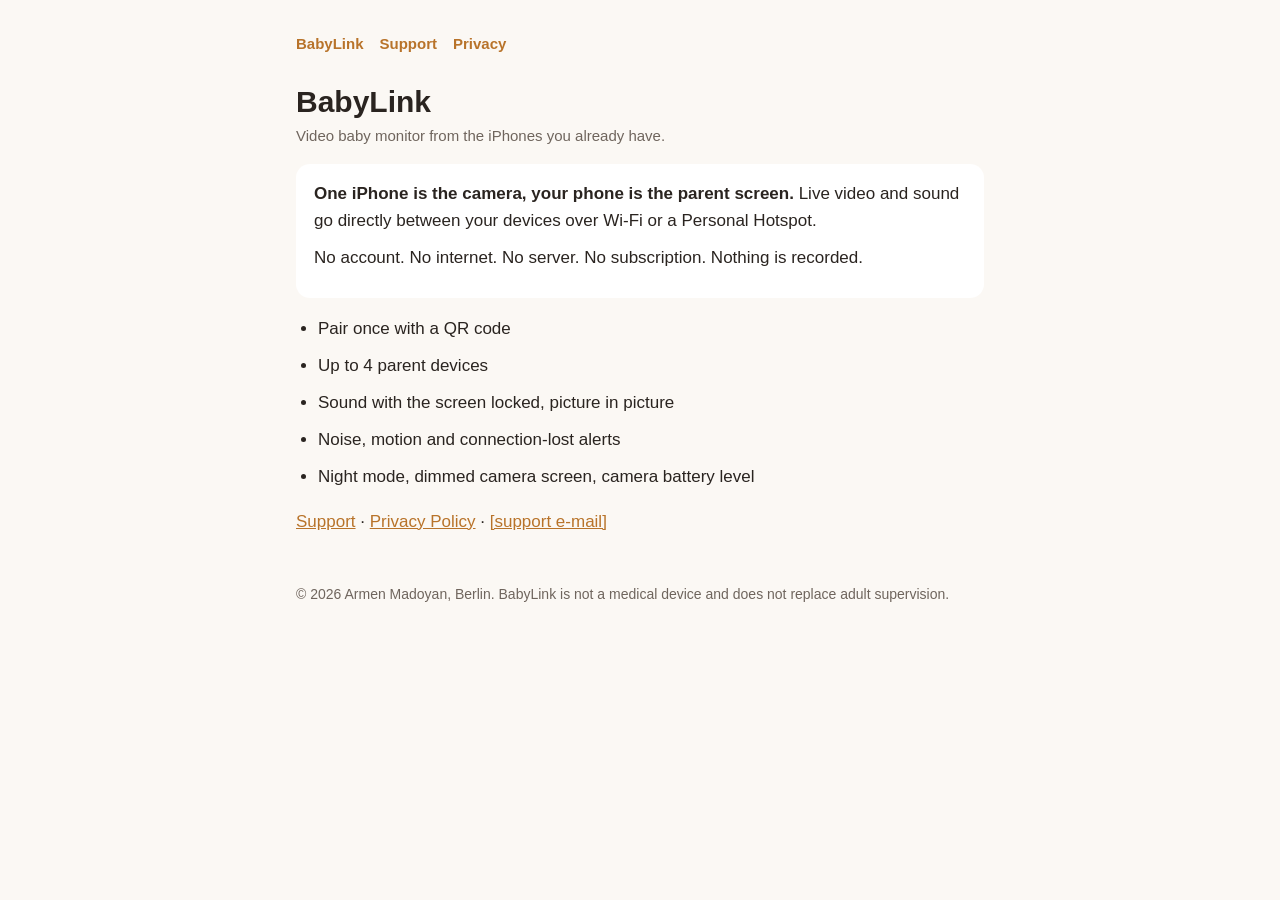
==== index.html @ 859de26e "Add files via upload" ====
<!doctype html>
<html lang="en"><head><meta charset="utf-8"><meta name="viewport" content="width=device-width,initial-scale=1">
<title>BabyLink</title><style>:root{--bg:#fbf8f4;--fg:#2a2420;--muted:#6f655d;--accent:#b8732a;--card:#fff}
@media (prefers-color-scheme:dark){:root{--bg:#16130f;--fg:#efe7de;--muted:#a99d91;--accent:#f0a95b;--card:#211c17}}
*{box-sizing:border-box}body{margin:0;background:var(--bg);color:var(--fg);font:17px/1.6 -apple-system,BlinkMacSystemFont,"Segoe UI",Roboto,sans-serif}
main{max-width:720px;margin:0 auto;padding:32px 16px 64px}h1{font-size:30px;line-height:1.2;margin:0 0 4px}h2{font-size:20px;margin:32px 0 8px}
p,li{margin:0 0 10px}ul,ol{padding-left:22px}a{color:var(--accent)}.muted{color:var(--muted);font-size:15px}
nav{display:flex;gap:16px;margin-bottom:28px;font-size:15px}nav a{text-decoration:none;font-weight:600}
.box{background:var(--card);border-radius:14px;padding:16px 18px;margin:16px 0}footer{margin-top:48px;color:var(--muted);font-size:14px}</style></head><body><main>
<nav><a href="index.html">BabyLink</a><a href="support.html">Support</a><a href="privacy.html">Privacy</a></nav>
<h1>BabyLink</h1><p class="muted">Video baby monitor from the iPhones you already have.</p>
<div class="box"><p><strong>One iPhone is the camera, your phone is the parent screen.</strong> Live video and sound go directly between your devices over Wi-Fi or a Personal Hotspot.</p>
<p>No account. No internet. No server. No subscription. Nothing is recorded.</p></div>
<ul><li>Pair once with a QR code</li><li>Up to 4 parent devices</li><li>Sound with the screen locked, picture in picture</li><li>Noise, motion and connection-lost alerts</li><li>Night mode, dimmed camera screen, camera battery level</li></ul>
<p><a href="support.html">Support</a> &middot; <a href="privacy.html">Privacy Policy</a> &middot; <a href="mailto:[support e-mail]">[support e-mail]</a></p>
<footer>&copy; 2026 Armen Madoyan, Berlin. BabyLink is not a medical device and does not replace adult supervision.</footer>
</main></body></html>
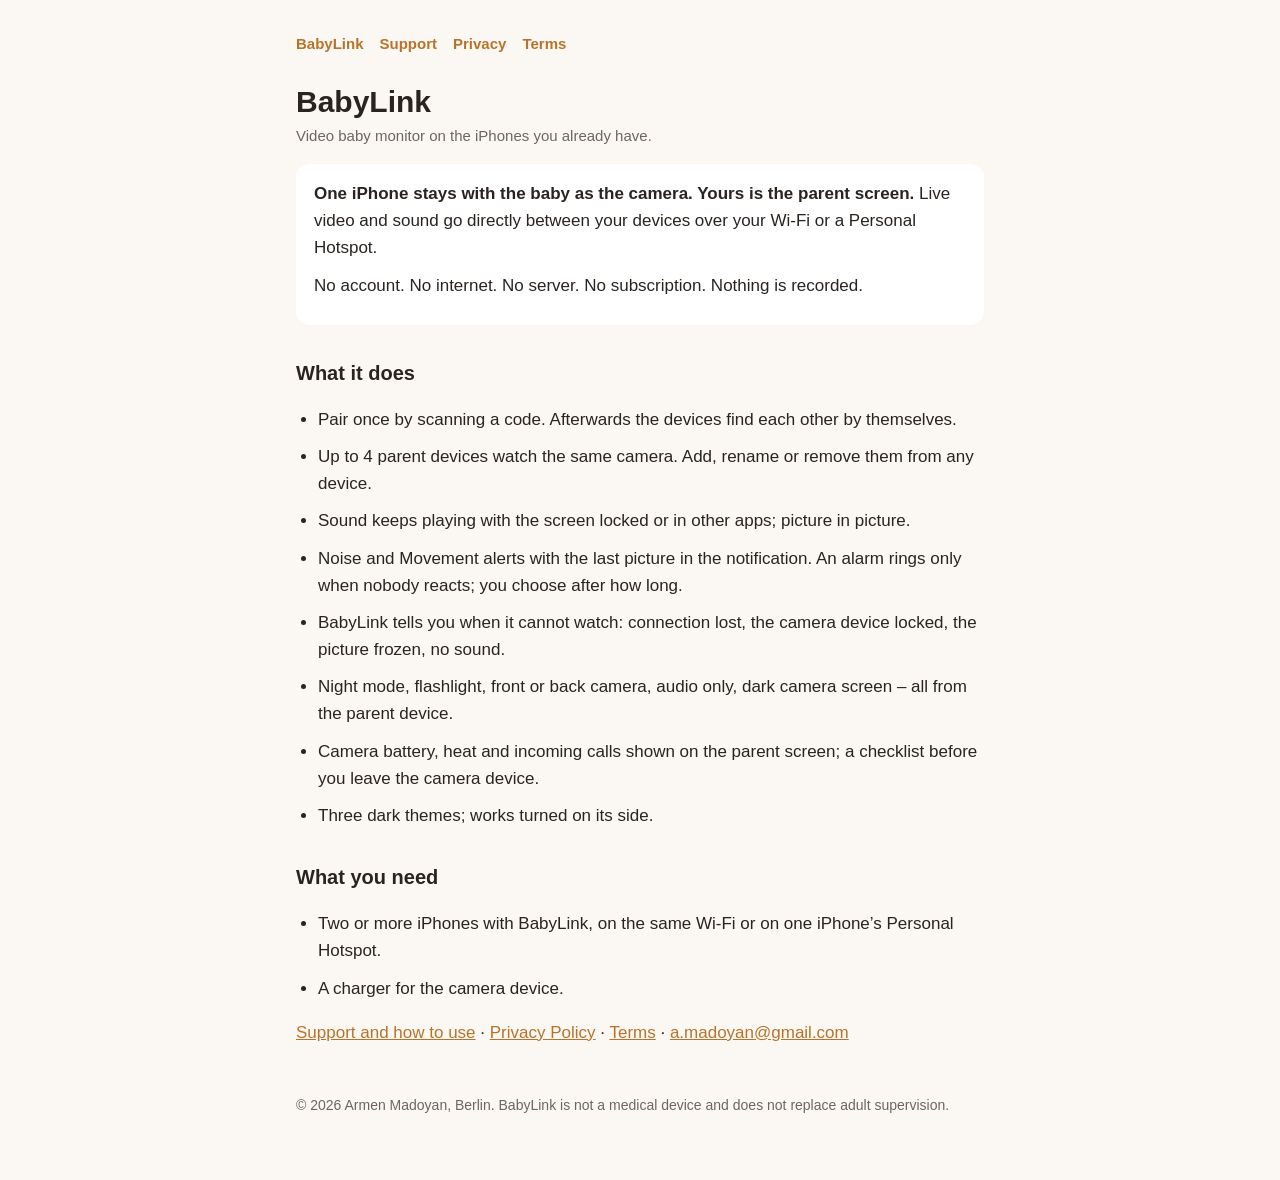
==== commit a85b9027: "Site: current features, full support page, privacy update, terms page, contact e-mail Co-Authored-By" ====
--- a/index.html
+++ b/index.html
@@ -1,17 +1,31 @@
 <!doctype html>
 <html lang="en"><head><meta charset="utf-8"><meta name="viewport" content="width=device-width,initial-scale=1">
-<title>BabyLink</title><style>:root{--bg:#fbf8f4;--fg:#2a2420;--muted:#6f655d;--accent:#b8732a;--card:#fff}
+<title>BabyLink – video baby monitor on the iPhones you already have</title>
+<meta name="description" content="BabyLink turns two iPhones into a video baby monitor. Live video and sound go directly between your devices over Wi-Fi. No account, no server, no subscription.">
+<style>:root{--bg:#fbf8f4;--fg:#2a2420;--muted:#6f655d;--accent:#b8732a;--card:#fff}
 @media (prefers-color-scheme:dark){:root{--bg:#16130f;--fg:#efe7de;--muted:#a99d91;--accent:#f0a95b;--card:#211c17}}
 *{box-sizing:border-box}body{margin:0;background:var(--bg);color:var(--fg);font:17px/1.6 -apple-system,BlinkMacSystemFont,"Segoe UI",Roboto,sans-serif}
 main{max-width:720px;margin:0 auto;padding:32px 16px 64px}h1{font-size:30px;line-height:1.2;margin:0 0 4px}h2{font-size:20px;margin:32px 0 8px}
 p,li{margin:0 0 10px}ul,ol{padding-left:22px}a{color:var(--accent)}.muted{color:var(--muted);font-size:15px}
-nav{display:flex;gap:16px;margin-bottom:28px;font-size:15px}nav a{text-decoration:none;font-weight:600}
+nav{display:flex;gap:16px;margin-bottom:28px;font-size:15px;flex-wrap:wrap}nav a{text-decoration:none;font-weight:600}
 .box{background:var(--card);border-radius:14px;padding:16px 18px;margin:16px 0}footer{margin-top:48px;color:var(--muted);font-size:14px}</style></head><body><main>
-<nav><a href="index.html">BabyLink</a><a href="support.html">Support</a><a href="privacy.html">Privacy</a></nav>
-<h1>BabyLink</h1><p class="muted">Video baby monitor from the iPhones you already have.</p>
-<div class="box"><p><strong>One iPhone is the camera, your phone is the parent screen.</strong> Live video and sound go directly between your devices over Wi-Fi or a Personal Hotspot.</p>
+<nav><a href="index.html">BabyLink</a><a href="support.html">Support</a><a href="privacy.html">Privacy</a><a href="terms.html">Terms</a></nav>
+<h1>BabyLink</h1><p class="muted">Video baby monitor on the iPhones you already have.</p>
+<div class="box"><p><strong>One iPhone stays with the baby as the camera. Yours is the parent screen.</strong> Live video and sound go directly between your devices over your Wi-Fi or a Personal Hotspot.</p>
 <p>No account. No internet. No server. No subscription. Nothing is recorded.</p></div>
-<ul><li>Pair once with a QR code</li><li>Up to 4 parent devices</li><li>Sound with the screen locked, picture in picture</li><li>Noise, motion and connection-lost alerts</li><li>Night mode, dimmed camera screen, camera battery level</li></ul>
-<p><a href="support.html">Support</a> &middot; <a href="privacy.html">Privacy Policy</a> &middot; <a href="mailto:[support e-mail]">[support e-mail]</a></p>
+<h2>What it does</h2>
+<ul>
+<li>Pair once by scanning a code. Afterwards the devices find each other by themselves.</li>
+<li>Up to 4 parent devices watch the same camera. Add, rename or remove them from any device.</li>
+<li>Sound keeps playing with the screen locked or in other apps; picture in picture.</li>
+<li>Noise and Movement alerts with the last picture in the notification. An alarm rings only when nobody reacts; you choose after how long.</li>
+<li>BabyLink tells you when it cannot watch: connection lost, the camera device locked, the picture frozen, no sound.</li>
+<li>Night mode, flashlight, front or back camera, audio only, dark camera screen – all from the parent device.</li>
+<li>Camera battery, heat and incoming calls shown on the parent screen; a checklist before you leave the camera device.</li>
+<li>Three dark themes; works turned on its side.</li>
+</ul>
+<h2>What you need</h2>
+<ul><li>Two or more iPhones with BabyLink, on the same Wi-Fi or on one iPhone&rsquo;s Personal Hotspot.</li><li>A charger for the camera device.</li></ul>
+<p><a href="support.html">Support and how to use</a> &middot; <a href="privacy.html">Privacy Policy</a> &middot; <a href="terms.html">Terms</a> &middot; <a href="mailto:a.madoyan@gmail.com">a.madoyan@gmail.com</a></p>
 <footer>&copy; 2026 Armen Madoyan, Berlin. BabyLink is not a medical device and does not replace adult supervision.</footer>
 </main></body></html>
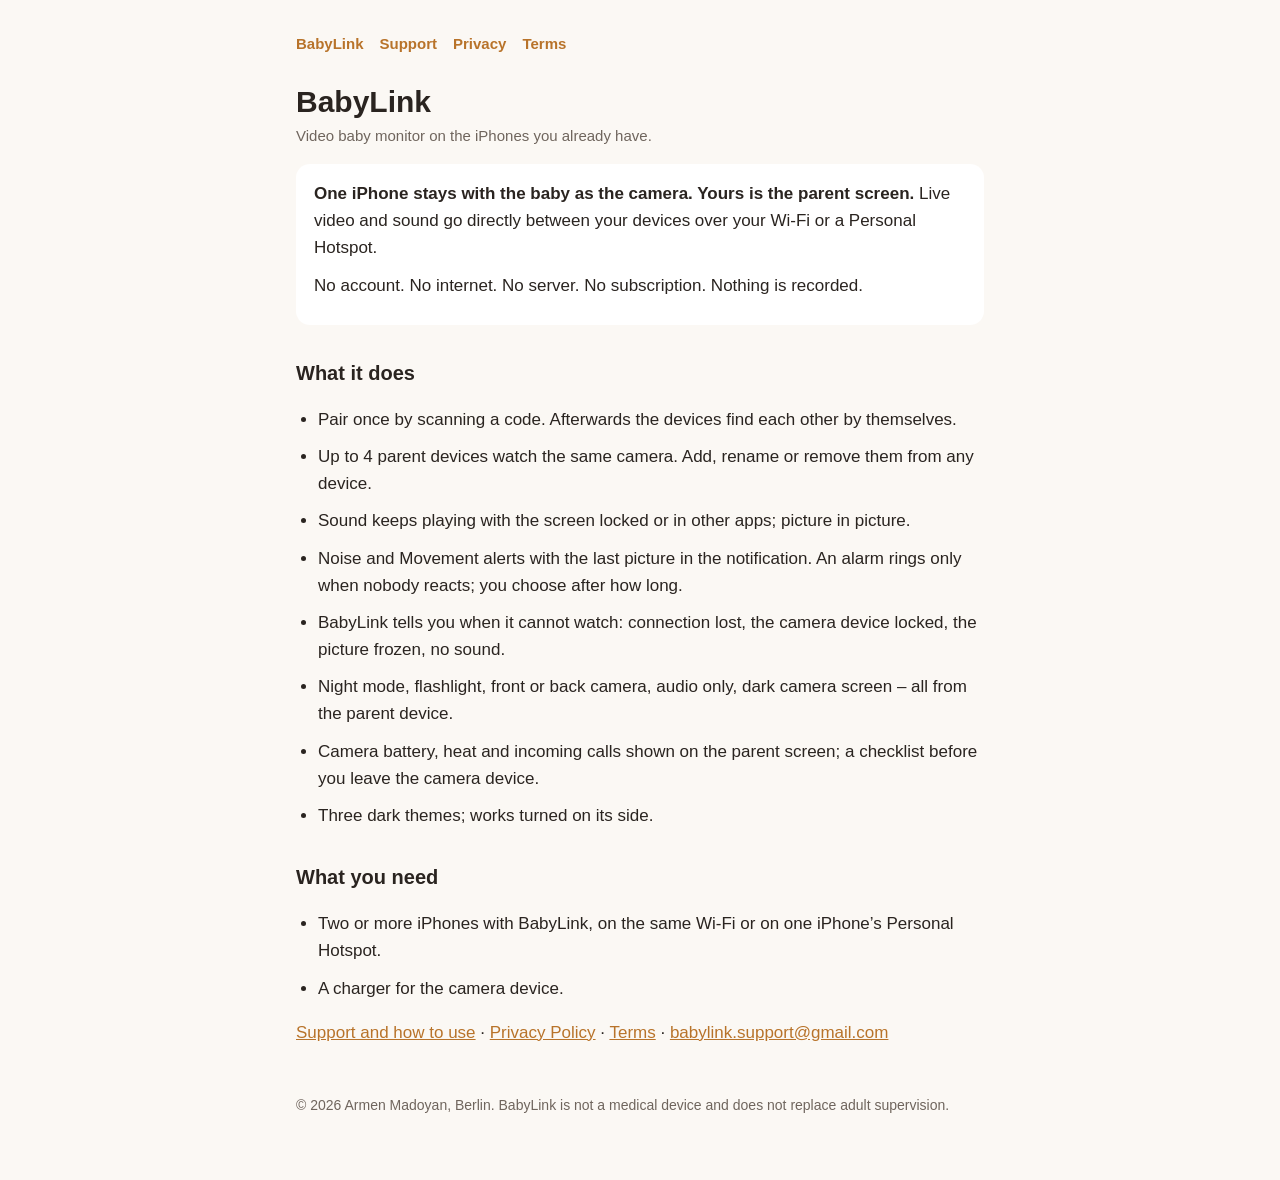
==== commit 8f827a60: "Support address: babylink.support@gmail.com Co-Authored-By: Claude Fable 5.1 <noreply@anthropic.com>" ====
--- a/index.html
+++ b/index.html
@@ -26,6 +26,6 @@
 </ul>
 <h2>What you need</h2>
 <ul><li>Two or more iPhones with BabyLink, on the same Wi-Fi or on one iPhone&rsquo;s Personal Hotspot.</li><li>A charger for the camera device.</li></ul>
-<p><a href="support.html">Support and how to use</a> &middot; <a href="privacy.html">Privacy Policy</a> &middot; <a href="terms.html">Terms</a> &middot; <a href="mailto:a.madoyan@gmail.com">a.madoyan@gmail.com</a></p>
+<p><a href="support.html">Support and how to use</a> &middot; <a href="privacy.html">Privacy Policy</a> &middot; <a href="terms.html">Terms</a> &middot; <a href="mailto:babylink.support@gmail.com">babylink.support@gmail.com</a></p>
 <footer>&copy; 2026 Armen Madoyan, Berlin. BabyLink is not a medical device and does not replace adult supervision.</footer>
 </main></body></html>
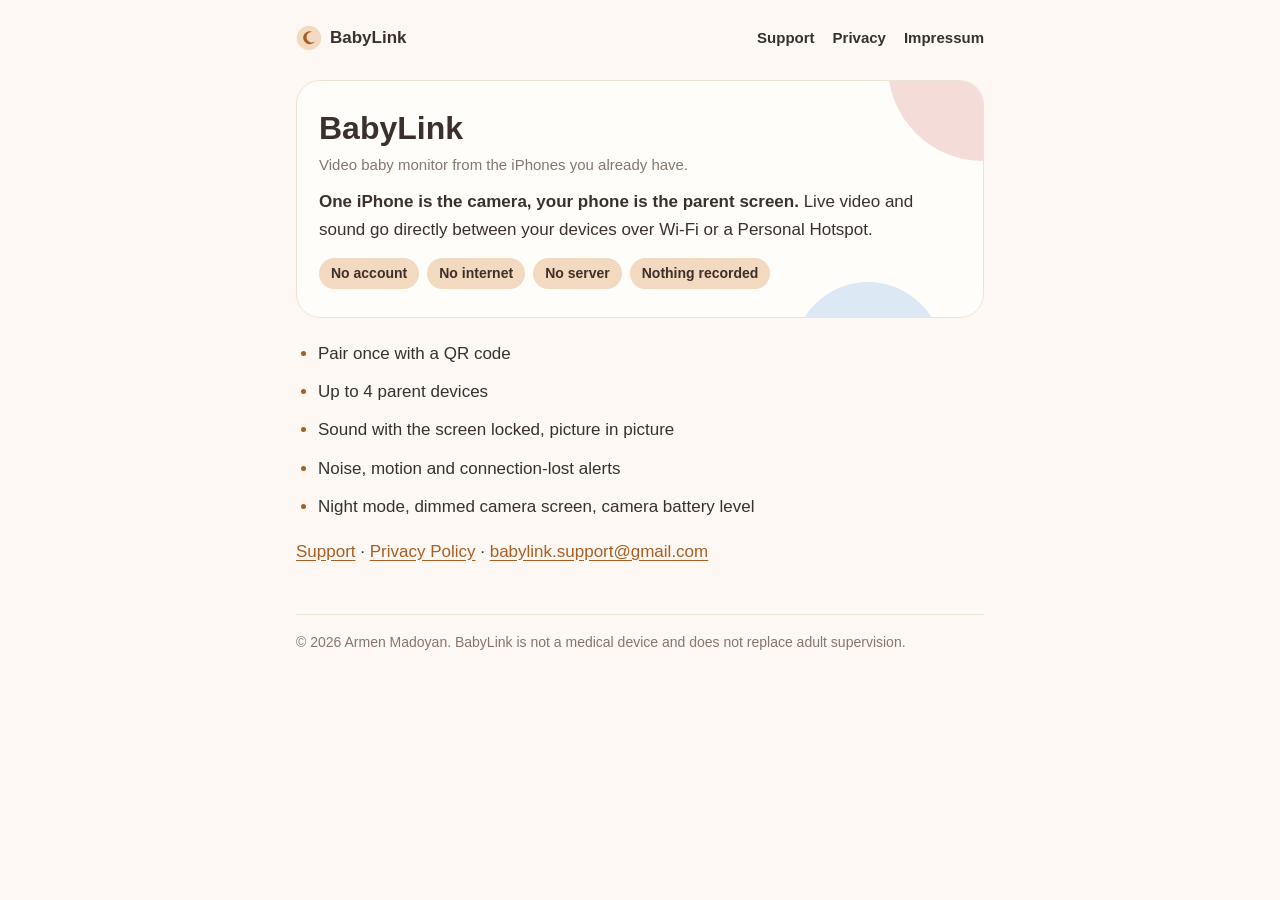
==== commit 0cb80bb8: "Site: Impressum, c/o address in the privacy policy Co-Authored-By: Claude Fable 5.1 <noreply@anthrop" ====
--- a/index.html
+++ b/index.html
@@ -1,31 +1,31 @@
 <!doctype html>
 <html lang="en"><head><meta charset="utf-8"><meta name="viewport" content="width=device-width,initial-scale=1">
-<title>BabyLink – video baby monitor on the iPhones you already have</title>
-<meta name="description" content="BabyLink turns two iPhones into a video baby monitor. Live video and sound go directly between your devices over Wi-Fi. No account, no server, no subscription.">
-<style>:root{--bg:#fbf8f4;--fg:#2a2420;--muted:#6f655d;--accent:#b8732a;--card:#fff}
-@media (prefers-color-scheme:dark){:root{--bg:#16130f;--fg:#efe7de;--muted:#a99d91;--accent:#f0a95b;--card:#211c17}}
-*{box-sizing:border-box}body{margin:0;background:var(--bg);color:var(--fg);font:17px/1.6 -apple-system,BlinkMacSystemFont,"Segoe UI",Roboto,sans-serif}
-main{max-width:720px;margin:0 auto;padding:32px 16px 64px}h1{font-size:30px;line-height:1.2;margin:0 0 4px}h2{font-size:20px;margin:32px 0 8px}
-p,li{margin:0 0 10px}ul,ol{padding-left:22px}a{color:var(--accent)}.muted{color:var(--muted);font-size:15px}
-nav{display:flex;gap:16px;margin-bottom:28px;font-size:15px;flex-wrap:wrap}nav a{text-decoration:none;font-weight:600}
-.box{background:var(--card);border-radius:14px;padding:16px 18px;margin:16px 0}footer{margin-top:48px;color:var(--muted);font-size:14px}</style></head><body><main>
-<nav><a href="index.html">BabyLink</a><a href="support.html">Support</a><a href="privacy.html">Privacy</a><a href="terms.html">Terms</a></nav>
-<h1>BabyLink</h1><p class="muted">Video baby monitor on the iPhones you already have.</p>
-<div class="box"><p><strong>One iPhone stays with the baby as the camera. Yours is the parent screen.</strong> Live video and sound go directly between your devices over your Wi-Fi or a Personal Hotspot.</p>
-<p>No account. No internet. No server. No subscription. Nothing is recorded.</p></div>
-<h2>What it does</h2>
-<ul>
-<li>Pair once by scanning a code. Afterwards the devices find each other by themselves.</li>
-<li>Up to 4 parent devices watch the same camera. Add, rename or remove them from any device.</li>
-<li>Sound keeps playing with the screen locked or in other apps; picture in picture.</li>
-<li>Noise and Movement alerts with the last picture in the notification. An alarm rings only when nobody reacts; you choose after how long.</li>
-<li>BabyLink tells you when it cannot watch: connection lost, the camera device locked, the picture frozen, no sound.</li>
-<li>Night mode, flashlight, front or back camera, audio only, dark camera screen – all from the parent device.</li>
-<li>Camera battery, heat and incoming calls shown on the parent screen; a checklist before you leave the camera device.</li>
-<li>Three dark themes; works turned on its side.</li>
-</ul>
-<h2>What you need</h2>
-<ul><li>Two or more iPhones with BabyLink, on the same Wi-Fi or on one iPhone&rsquo;s Personal Hotspot.</li><li>A charger for the camera device.</li></ul>
-<p><a href="support.html">Support and how to use</a> &middot; <a href="privacy.html">Privacy Policy</a> &middot; <a href="terms.html">Terms</a> &middot; <a href="mailto:babylink.support@gmail.com">babylink.support@gmail.com</a></p>
-<footer>&copy; 2026 Armen Madoyan, Berlin. BabyLink is not a medical device and does not replace adult supervision.</footer>
+<title>BabyLink</title><style>:root{--bg:#fdf8f3;--fg:#3b302a;--muted:#86766b;--accent:#a85d22;--accent-soft:#f3d9bf;--rose:#f4dcd8;--sky:#dce9f4;--card:#fffdfa;--line:#efe3d6}
+@media (prefers-color-scheme:dark){:root{--bg:#1c1713;--fg:#f1e8de;--muted:#b3a497;--accent:#f0b27a;--accent-soft:#4a3626;--rose:#3a2a2c;--sky:#26303a;--card:#251f1a;--line:#3a3029}}
+*{box-sizing:border-box}html{-webkit-text-size-adjust:100%}
+body{margin:0;background:var(--bg);color:var(--fg);font:17px/1.65 -apple-system,BlinkMacSystemFont,"Segoe UI",Roboto,sans-serif}
+main{max-width:720px;margin:0 auto;padding:24px 16px 64px}
+h1,h2,nav a{font-family:ui-rounded,"SF Pro Rounded",-apple-system,"Segoe UI",sans-serif}
+h1{font-size:32px;line-height:1.2;margin:0 0 6px;font-weight:700}h2{font-size:20px;margin:34px 0 8px;font-weight:650}
+p,li{margin:0 0 10px}ul,ol{padding-left:22px}li::marker{color:var(--accent)}
+a{color:var(--accent);text-underline-offset:3px}.muted{color:var(--muted);font-size:15px}
+nav{display:flex;align-items:center;gap:18px;margin-bottom:28px;font-size:15px}
+nav a{text-decoration:none;font-weight:600;color:var(--fg)}nav a:hover{color:var(--accent)}
+nav .brand{display:flex;align-items:center;gap:8px;margin-right:auto;font-size:17px}
+nav .brand svg{width:26px;height:26px}
+.box{background:var(--card);border:1px solid var(--line);border-radius:20px;padding:18px 20px;margin:18px 0}
+.hero{position:relative;overflow:hidden;background:var(--card);border:1px solid var(--line);border-radius:24px;padding:28px 22px;margin-bottom:22px}
+.hero::before,.hero::after{content:"";position:absolute;border-radius:50%;z-index:0}
+.hero::before{width:190px;height:190px;right:-95px;top:-110px;background:var(--rose)}
+.hero::after{width:150px;height:150px;right:40px;bottom:-115px;background:var(--sky)}
+.hero>*{position:relative;z-index:1}
+.pills{display:flex;flex-wrap:wrap;gap:8px;margin-top:14px}
+.pills span{background:var(--accent-soft);border-radius:999px;padding:4px 12px;font-size:14px;font-weight:600}
+footer{margin-top:48px;padding-top:16px;border-top:1px solid var(--line);color:var(--muted);font-size:14px}</style></head><body><main>
+<nav><a class="brand" href="index.html"><svg viewBox="0 0 32 32" aria-hidden="true"><circle cx="16" cy="16" r="15" fill="var(--accent-soft)"/><path d="M20.5 8.5a8 8 0 1 0 3 11.5 6.5 6.5 0 1 1-3-11.5z" fill="var(--accent)"/></svg>BabyLink</a><a href="support.html">Support</a><a href="privacy.html">Privacy</a><a href="impressum.html">Impressum</a></nav>
+<div class="hero"><h1>BabyLink</h1><p class="muted">Video baby monitor from the iPhones you already have.</p><p><strong>One iPhone is the camera, your phone is the parent screen.</strong> Live video and sound go directly between your devices over Wi-Fi or a Personal Hotspot.</p>
+<div class="pills"><span>No account</span><span>No internet</span><span>No server</span><span>Nothing recorded</span></div></div>
+<ul><li>Pair once with a QR code</li><li>Up to 4 parent devices</li><li>Sound with the screen locked, picture in picture</li><li>Noise, motion and connection-lost alerts</li><li>Night mode, dimmed camera screen, camera battery level</li></ul>
+<p><a href="support.html">Support</a> &middot; <a href="privacy.html">Privacy Policy</a> &middot; <a href="mailto:babylink.support@gmail.com">babylink.support@gmail.com</a></p>
+<footer>&copy; 2026 Armen Madoyan. BabyLink is not a medical device and does not replace adult supervision.</footer>
 </main></body></html>
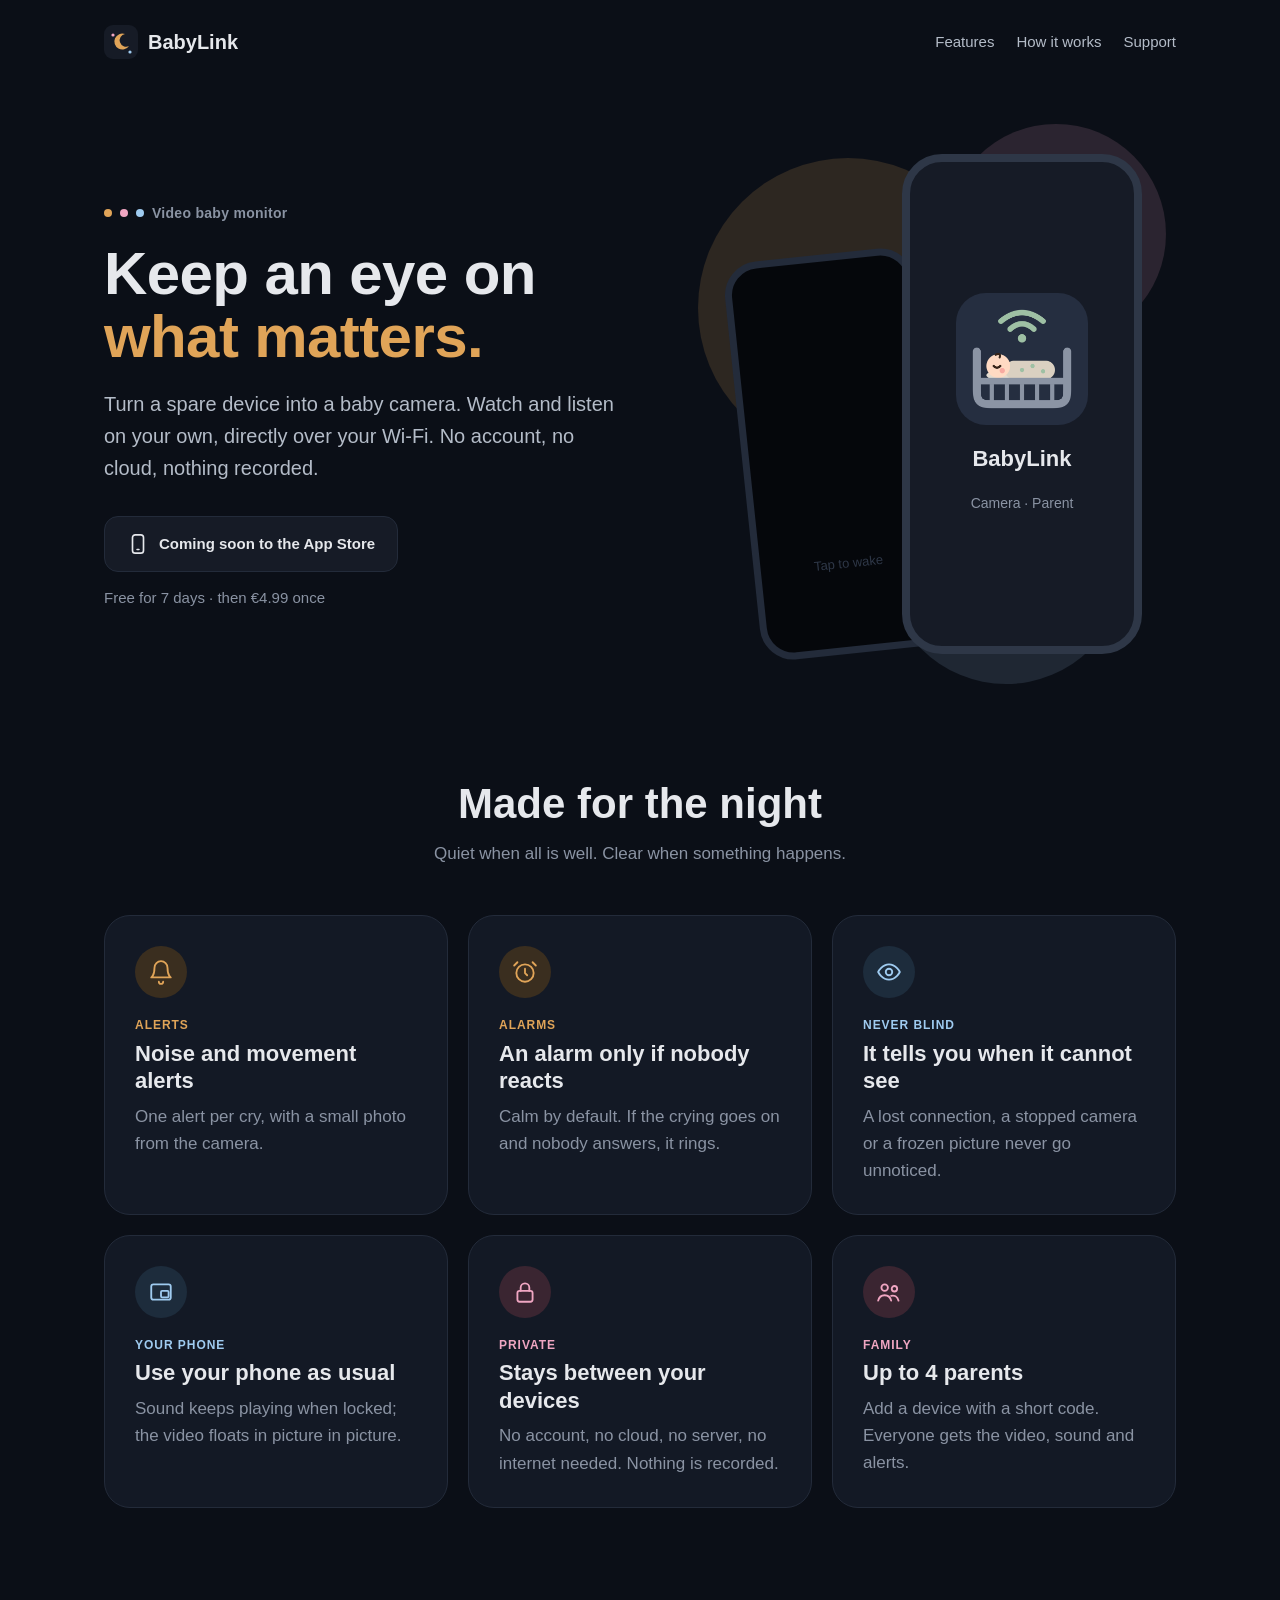
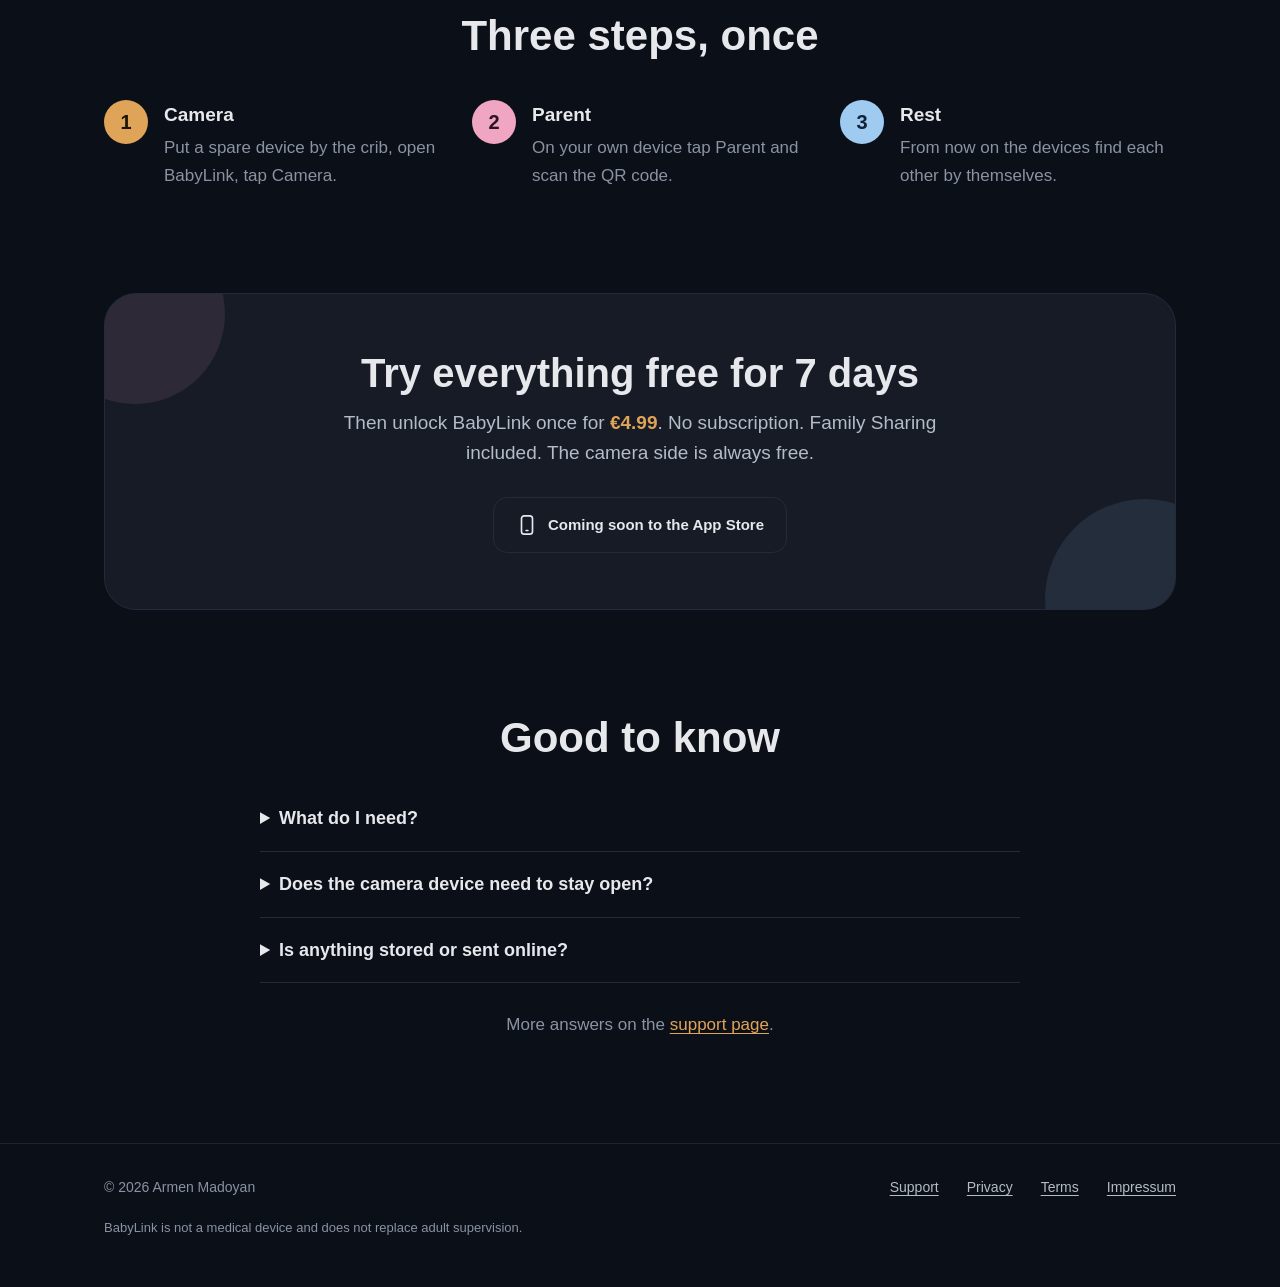
==== commit ac45c1f7: "Site redesign: dark look (A2), six features, shared style.css, support page from the app's help text" ====
--- a/index.html
+++ b/index.html
@@ -1,31 +1,149 @@
 <!doctype html>
-<html lang="en"><head><meta charset="utf-8"><meta name="viewport" content="width=device-width,initial-scale=1">
-<title>BabyLink</title><style>:root{--bg:#fdf8f3;--fg:#3b302a;--muted:#86766b;--accent:#a85d22;--accent-soft:#f3d9bf;--rose:#f4dcd8;--sky:#dce9f4;--card:#fffdfa;--line:#efe3d6}
-@media (prefers-color-scheme:dark){:root{--bg:#1c1713;--fg:#f1e8de;--muted:#b3a497;--accent:#f0b27a;--accent-soft:#4a3626;--rose:#3a2a2c;--sky:#26303a;--card:#251f1a;--line:#3a3029}}
-*{box-sizing:border-box}html{-webkit-text-size-adjust:100%}
-body{margin:0;background:var(--bg);color:var(--fg);font:17px/1.65 -apple-system,BlinkMacSystemFont,"Segoe UI",Roboto,sans-serif}
-main{max-width:720px;margin:0 auto;padding:24px 16px 64px}
-h1,h2,nav a{font-family:ui-rounded,"SF Pro Rounded",-apple-system,"Segoe UI",sans-serif}
-h1{font-size:32px;line-height:1.2;margin:0 0 6px;font-weight:700}h2{font-size:20px;margin:34px 0 8px;font-weight:650}
-p,li{margin:0 0 10px}ul,ol{padding-left:22px}li::marker{color:var(--accent)}
-a{color:var(--accent);text-underline-offset:3px}.muted{color:var(--muted);font-size:15px}
-nav{display:flex;align-items:center;gap:18px;margin-bottom:28px;font-size:15px}
-nav a{text-decoration:none;font-weight:600;color:var(--fg)}nav a:hover{color:var(--accent)}
-nav .brand{display:flex;align-items:center;gap:8px;margin-right:auto;font-size:17px}
-nav .brand svg{width:26px;height:26px}
-.box{background:var(--card);border:1px solid var(--line);border-radius:20px;padding:18px 20px;margin:18px 0}
-.hero{position:relative;overflow:hidden;background:var(--card);border:1px solid var(--line);border-radius:24px;padding:28px 22px;margin-bottom:22px}
-.hero::before,.hero::after{content:"";position:absolute;border-radius:50%;z-index:0}
-.hero::before{width:190px;height:190px;right:-95px;top:-110px;background:var(--rose)}
-.hero::after{width:150px;height:150px;right:40px;bottom:-115px;background:var(--sky)}
-.hero>*{position:relative;z-index:1}
-.pills{display:flex;flex-wrap:wrap;gap:8px;margin-top:14px}
-.pills span{background:var(--accent-soft);border-radius:999px;padding:4px 12px;font-size:14px;font-weight:600}
-footer{margin-top:48px;padding-top:16px;border-top:1px solid var(--line);color:var(--muted);font-size:14px}</style></head><body><main>
-<nav><a class="brand" href="index.html"><svg viewBox="0 0 32 32" aria-hidden="true"><circle cx="16" cy="16" r="15" fill="var(--accent-soft)"/><path d="M20.5 8.5a8 8 0 1 0 3 11.5 6.5 6.5 0 1 1-3-11.5z" fill="var(--accent)"/></svg>BabyLink</a><a href="support.html">Support</a><a href="privacy.html">Privacy</a><a href="impressum.html">Impressum</a></nav>
-<div class="hero"><h1>BabyLink</h1><p class="muted">Video baby monitor from the iPhones you already have.</p><p><strong>One iPhone is the camera, your phone is the parent screen.</strong> Live video and sound go directly between your devices over Wi-Fi or a Personal Hotspot.</p>
-<div class="pills"><span>No account</span><span>No internet</span><span>No server</span><span>Nothing recorded</span></div></div>
-<ul><li>Pair once with a QR code</li><li>Up to 4 parent devices</li><li>Sound with the screen locked, picture in picture</li><li>Noise, motion and connection-lost alerts</li><li>Night mode, dimmed camera screen, camera battery level</li></ul>
-<p><a href="support.html">Support</a> &middot; <a href="privacy.html">Privacy Policy</a> &middot; <a href="mailto:babylink.support@gmail.com">babylink.support@gmail.com</a></p>
-<footer>&copy; 2026 Armen Madoyan. BabyLink is not a medical device and does not replace adult supervision.</footer>
-</main></body></html>
+<html lang="en">
+<head>
+<meta charset="utf-8">
+<meta name="viewport" content="width=device-width,initial-scale=1">
+<title>BabyLink: video baby monitor</title>
+<meta name="description" content="Turn a spare device into a baby camera. Live video and sound directly over your Wi-Fi. No account, no cloud, nothing recorded.">
+<meta name="theme-color" content="#0b0f17">
+<link rel="icon" href="icon.svg" type="image/svg+xml">
+<link rel="apple-touch-icon" href="apple-touch-icon.png">
+<link rel="stylesheet" href="style.css">
+</head>
+<body>
+
+<header class="wrap site-header">
+  <a class="brand" href="index.html">
+    <svg viewBox="0 0 34 34" aria-hidden="true"><rect width="34" height="34" rx="9" fill="#161b26"/><path d="M21 9a8 8 0 1 0 4 12 6.4 6.4 0 1 1-4-12z" fill="#e0a458"/><circle cx="9" cy="10" r="1.6" fill="#f0a6c2"/><circle cx="26" cy="27" r="1.6" fill="#9fcbf0"/></svg>
+    BabyLink
+  </a>
+  <nav class="site-nav" aria-label="Main">
+    <a href="#features">Features</a>
+    <a href="#how">How it works</a>
+    <a href="support.html">Support</a>
+  </nav>
+</header>
+
+<main>
+  <section class="wrap hero" id="top">
+    <div class="hero-text">
+      <p class="kicker"><span class="dot amber"></span><span class="dot rose"></span><span class="dot sky"></span>Video baby monitor</p>
+      <h1>Keep an eye on <span>what matters.</span></h1>
+      <p class="lead">Turn a spare device into a baby camera. Watch and listen on your own, directly over your Wi-Fi. No account, no cloud, nothing recorded.</p>
+      <div class="cta">
+        <!-- After the release: replace this with the App Store badge linking to the app. -->
+        <span class="store"><svg viewBox="0 0 24 24" fill="none" stroke="currentColor" stroke-width="1.8" stroke-linecap="round" stroke-linejoin="round" aria-hidden="true"><rect x="6" y="2" width="12" height="20" rx="3"/><path d="M11 18h2"/></svg>Coming soon to the App Store</span>
+        <span class="price-note">Free for 7 days · then €4.99 once</span>
+      </div>
+    </div>
+    <div class="hero-art" aria-hidden="true">
+      <div class="glow amber"></div>
+      <div class="glow rose"></div>
+      <div class="glow sky"></div>
+      <!-- Screenshots come later: replace the two phones' content with images. -->
+      <div class="phones">
+        <div class="phone camera">Tap to wake</div>
+        <div class="phone parent">
+          <img src="img/app-icon.png" alt="" width="132" height="132">
+          <p>BabyLink</p>
+          <small>Camera · Parent</small>
+        </div>
+      </div>
+    </div>
+  </section>
+
+  <section class="wrap" id="features">
+    <h2 class="section-title">Made for the night</h2>
+    <p class="section-lead">Quiet when all is well. Clear when something happens.</p>
+    <div class="tiles">
+      <div class="tile amber">
+        <div class="tile-icon"><svg viewBox="0 0 24 24" aria-hidden="true"><path d="M6 8a6 6 0 0 1 12 0c0 7 3 9 3 9H3s3-2 3-9"/><path d="M10 21a2 2 0 0 0 4 0"/></svg></div>
+        <p class="label">Alerts</p>
+        <h3>Noise and movement alerts</h3>
+        <p>One alert per cry, with a small photo from the camera.</p>
+      </div>
+      <div class="tile amber">
+        <div class="tile-icon"><svg viewBox="0 0 24 24" aria-hidden="true"><circle cx="12" cy="13" r="8"/><path d="M12 9v4l2 2M5 3L2 6M19 3l3 3"/></svg></div>
+        <p class="label">Alarms</p>
+        <h3>An alarm only if nobody reacts</h3>
+        <p>Calm by default. If the crying goes on and nobody answers, it rings.</p>
+      </div>
+      <div class="tile sky">
+        <div class="tile-icon"><svg viewBox="0 0 24 24" aria-hidden="true"><path d="M2 12s3.5-7 10-7 10 7 10 7-3.5 7-10 7S2 12 2 12z"/><circle cx="12" cy="12" r="3"/></svg></div>
+        <p class="label">Never blind</p>
+        <h3>It tells you when it cannot see</h3>
+        <p>A lost connection, a stopped camera or a frozen picture never go unnoticed.</p>
+      </div>
+      <div class="tile sky">
+        <div class="tile-icon"><svg viewBox="0 0 24 24" aria-hidden="true"><rect x="3" y="5" width="18" height="14" rx="2"/><rect x="12" y="11" width="7" height="6" rx="1"/></svg></div>
+        <p class="label">Your phone</p>
+        <h3>Use your phone as usual</h3>
+        <p>Sound keeps playing when locked; the video floats in picture in picture.</p>
+      </div>
+      <div class="tile rose">
+        <div class="tile-icon"><svg viewBox="0 0 24 24" aria-hidden="true"><rect x="5" y="11" width="14" height="10" rx="2"/><path d="M8 11V8a4 4 0 0 1 8 0v3"/></svg></div>
+        <p class="label">Private</p>
+        <h3>Stays between your devices</h3>
+        <p>No account, no cloud, no server, no internet needed. Nothing is recorded.</p>
+      </div>
+      <div class="tile rose">
+        <div class="tile-icon"><svg viewBox="0 0 24 24" aria-hidden="true"><circle cx="8" cy="8" r="3"/><circle cx="17" cy="9" r="2.5"/><path d="M2 20c.8-3.5 3.2-5 6-5s5.2 1.5 6 5M14 15.5c2.7-.6 5.8.6 6.8 4.5"/></svg></div>
+        <p class="label">Family</p>
+        <h3>Up to 4 parents</h3>
+        <p>Add a device with a short code. Everyone gets the video, sound and alerts.</p>
+      </div>
+    </div>
+  </section>
+
+  <section class="wrap section" id="how">
+    <h2 class="section-title">Three steps, once</h2>
+    <ol class="steps">
+      <li><span class="num amber">1</span><span><strong>Camera</strong><span>Put a spare device by the crib, open BabyLink, tap Camera.</span></span></li>
+      <li><span class="num rose">2</span><span><strong>Parent</strong><span>On your own device tap Parent and scan the QR code.</span></span></li>
+      <li><span class="num sky">3</span><span><strong>Rest</strong><span>From now on the devices find each other by themselves.</span></span></li>
+    </ol>
+  </section>
+
+  <section class="wrap section" id="price">
+    <div class="price">
+      <div class="glow rose" aria-hidden="true"></div>
+      <div class="glow sky" aria-hidden="true"></div>
+      <h2>Try everything free for 7 days</h2>
+      <p>Then unlock BabyLink once for <strong>€4.99</strong>. No subscription. Family Sharing included. The camera side is always free.</p>
+      <span class="store"><svg viewBox="0 0 24 24" fill="none" stroke="currentColor" stroke-width="1.8" stroke-linecap="round" stroke-linejoin="round" aria-hidden="true"><rect x="6" y="2" width="12" height="20" rx="3"/><path d="M11 18h2"/></svg>Coming soon to the App Store</span>
+    </div>
+  </section>
+
+  <section class="wrap section">
+    <div class="faq">
+      <h2 class="section-title" style="margin-bottom: 24px">Good to know</h2>
+      <details>
+        <summary>What do I need?</summary>
+        <p>Two or more devices with BabyLink on the same Wi-Fi, or on one phone's hotspot.</p>
+      </details>
+      <details>
+        <summary>Does the camera device need to stay open?</summary>
+        <p>Yes. The camera stops when the device is locked, so BabyLink keeps it open and dims its screen to black. Put it on a charger for the night.</p>
+      </details>
+      <details>
+        <summary>Is anything stored or sent online?</summary>
+        <p>No. There is no server and nothing is recorded. Read the <a href="privacy.html">Privacy Policy</a>.</p>
+      </details>
+      <p class="more">More answers on the <a href="support.html">support page</a>.</p>
+    </div>
+  </section>
+</main>
+
+<footer class="site-footer">
+  <div class="wrap">
+    <span class="copy">© 2026 Armen Madoyan</span>
+    <a href="support.html">Support</a>
+    <a href="privacy.html">Privacy</a>
+    <a href="terms.html">Terms</a>
+    <a href="impressum.html">Impressum</a>
+    <p class="note">BabyLink is not a medical device and does not replace adult supervision.</p>
+  </div>
+</footer>
+
+</body>
+</html>
--- a/style.css
+++ b/style.css
@@ -0,0 +1,171 @@
+/* BabyLink site: one look for every page (dark, the app's Night colours with rose and sky). */
+:root {
+  --bg: #0b0f17;
+  --surface: #131925;
+  --surface-2: #161b26;
+  --line: #232b3a;
+  --line-soft: #1e2532;
+  --text: #e6e8ec;
+  --text-2: #b4bcc8;
+  --muted: #8a93a3;
+  --faint: #4f5868;
+  --amber: #e0a458;
+  --rose: #f0a6c2;
+  --sky: #9fcbf0;
+  --amber-bg: #3a2e1f;
+  --rose-bg: #3a2531;
+  --sky-bg: #1d2c3c;
+  --on-amber: #1b1408;
+  --on-rose: #2b1520;
+  --on-sky: #0f2236;
+  --round: ui-rounded, 'SF Pro Rounded', -apple-system, BlinkMacSystemFont, 'Segoe UI', Roboto, sans-serif;
+  --sans: -apple-system, BlinkMacSystemFont, 'Segoe UI', Roboto, Helvetica, Arial, sans-serif;
+  color-scheme: dark;
+}
+
+* { box-sizing: border-box; }
+html { -webkit-text-size-adjust: 100%; scroll-behavior: smooth; }
+body {
+  margin: 0;
+  background: var(--bg);
+  color: var(--text);
+  font: 17px/1.6 var(--sans);
+  overflow-x: hidden;
+}
+h1, h2, h3 { font-family: var(--round); }
+a { color: var(--amber); text-underline-offset: 3px; }
+a:hover { color: #f0c48a; }
+img { max-width: 100%; }
+:focus-visible { outline: 2px solid var(--sky); outline-offset: 3px; border-radius: 6px; }
+
+.wrap { max-width: 1120px; margin: 0 auto; padding: 0 24px; }
+
+/* Header */
+.site-header { display: flex; align-items: center; gap: 12px 24px; flex-wrap: wrap; padding-top: 24px; }
+.brand {
+  display: flex; align-items: center; gap: 10px; margin-right: auto;
+  color: var(--text); text-decoration: none;
+  font-family: var(--round); font-weight: 800; font-size: 20px;
+}
+.brand svg { width: 34px; height: 34px; }
+.site-nav { display: flex; flex-wrap: wrap; gap: 6px 22px; font-size: 15px; font-weight: 500; }
+.site-nav a { color: var(--text-2); text-decoration: none; padding: 6px 0; }
+.site-nav a:hover, .site-nav a[aria-current='page'] { color: var(--amber); }
+
+/* Hero */
+.hero { display: flex; flex-wrap: wrap; align-items: center; gap: 56px; padding-top: 64px; padding-bottom: 96px; }
+.hero-text { flex: 1 1 440px; min-width: 0; }
+.kicker { margin: 0 0 18px; display: inline-flex; gap: 8px; align-items: center; font-size: 14px; font-weight: 600; color: var(--muted); letter-spacing: 0.02em; }
+.dot { width: 8px; height: 8px; border-radius: 50%; }
+.dot.amber { background: var(--amber); } .dot.rose { background: var(--rose); } .dot.sky { background: var(--sky); }
+.hero h1 { margin: 0 0 20px; font-size: clamp(40px, 6vw, 60px); line-height: 1.05; font-weight: 800; letter-spacing: -0.01em; }
+.hero h1 span { color: var(--amber); }
+.lead { margin: 0 0 32px; font-size: 20px; color: var(--text-2); max-width: 30em; }
+.cta { display: flex; flex-wrap: wrap; align-items: center; gap: 14px 18px; }
+.store {
+  display: inline-flex; align-items: center; gap: 10px; min-height: 56px; padding: 0 22px;
+  border-radius: 14px; border: 1px solid var(--line); background: var(--surface-2);
+  color: var(--text); font-size: 15px; font-weight: 600; text-decoration: none;
+}
+.store svg { width: 22px; height: 22px; flex: none; }
+.price-note { font-size: 15px; color: var(--muted); }
+
+.hero-art { flex: 1 1 420px; min-width: 0; position: relative; height: 560px; display: flex; justify-content: center; align-items: center; }
+.glow { position: absolute; border-radius: 50%; }
+.glow.amber { width: 300px; height: 300px; background: var(--amber); opacity: 0.16; left: 4%; top: 6%; }
+.glow.rose { width: 220px; height: 220px; background: var(--rose); opacity: 0.14; right: 2%; top: 0; }
+.glow.sky { width: 240px; height: 240px; background: var(--sky); opacity: 0.13; right: 10%; bottom: 0; }
+.phones { position: relative; display: flex; align-items: flex-end; }
+.phone { box-sizing: border-box; display: flex; flex-direction: column; align-items: center; justify-content: center; text-align: center; }
+.phone.camera {
+  width: 190px; height: 400px; border-radius: 34px; background: #05070b; border: 7px solid var(--line);
+  transform: translateX(30px) rotate(-6deg); color: #2e3747; font-size: 13px; padding-top: 220px;
+}
+.phone.parent {
+  width: 240px; height: 500px; border-radius: 40px; background: var(--surface-2); border: 8px solid #2e3747;
+  position: relative; z-index: 1; gap: 16px; padding: 24px;
+}
+.phone.parent img { width: 132px; height: 132px; border-radius: 30px; }
+.phone.parent p { margin: 0; font-family: var(--round); font-weight: 800; font-size: 22px; }
+.phone.parent small { color: var(--muted); font-size: 14px; }
+
+/* Sections */
+.section { padding-top: 104px; }
+.section-title { margin: 0 0 12px; font-size: clamp(32px, 4.5vw, 42px); font-weight: 800; text-align: center; line-height: 1.15; }
+.section-lead { margin: 0 auto 48px; max-width: 32em; text-align: center; color: var(--muted); }
+
+/* Feature tiles */
+.tiles { display: grid; grid-template-columns: repeat(auto-fit, minmax(min(300px, 100%), 1fr)); gap: 20px; }
+.tile { background: var(--surface); border: 1px solid var(--line); border-radius: 26px; padding: 30px; }
+.tile-icon { width: 52px; height: 52px; border-radius: 50%; display: flex; align-items: center; justify-content: center; }
+.tile-icon svg { width: 26px; height: 26px; fill: none; stroke-width: 1.7; stroke-linecap: round; stroke-linejoin: round; }
+.tile .label { margin: 18px 0 4px; font-size: 12px; font-weight: 600; letter-spacing: 0.08em; text-transform: uppercase; }
+.tile h3 { margin: 0 0 8px; font-size: 22px; line-height: 1.25; }
+.tile p:last-child { margin: 0; color: var(--muted); }
+.amber .tile-icon { background: var(--amber-bg); } .amber svg { stroke: var(--amber); } .amber .label { color: var(--amber); }
+.sky .tile-icon { background: var(--sky-bg); } .sky svg { stroke: var(--sky); } .sky .label { color: var(--sky); }
+.rose .tile-icon { background: var(--rose-bg); } .rose svg { stroke: var(--rose); } .rose .label { color: var(--rose); }
+
+/* Steps */
+.steps { list-style: none; margin: 40px 0 0; padding: 0; display: grid; grid-template-columns: repeat(auto-fit, minmax(min(240px, 100%), 1fr)); gap: 32px; }
+.steps li { display: flex; gap: 16px; align-items: flex-start; }
+.num { flex: none; width: 44px; height: 44px; border-radius: 50%; display: flex; align-items: center; justify-content: center; font-family: var(--round); font-weight: 800; font-size: 20px; }
+.num.amber { background: var(--amber); color: var(--on-amber); }
+.num.rose { background: var(--rose); color: var(--on-rose); }
+.num.sky { background: var(--sky); color: var(--on-sky); }
+.steps strong { display: block; font-size: 19px; margin-bottom: 4px; }
+.steps span span { color: var(--muted); }
+
+/* Price */
+.price { position: relative; overflow: hidden; background: var(--surface-2); border: 1px solid var(--line); border-radius: 32px; padding: 56px 32px; text-align: center; }
+.price > :not(.glow) { position: relative; }
+.price .glow.rose { width: 180px; height: 180px; opacity: 0.10; left: -60px; top: -70px; right: auto; }
+.price .glow.sky { width: 200px; height: 200px; opacity: 0.10; right: -70px; bottom: -90px; }
+.price h2 { margin: 0 0 12px; font-size: clamp(30px, 4.5vw, 40px); font-weight: 800; line-height: 1.15; }
+.price p { margin: 0 auto 28px; max-width: 32em; color: var(--text-2); font-size: 19px; }
+.price strong { color: var(--amber); }
+
+/* Questions */
+.faq { max-width: 760px; margin: 0 auto; }
+details { border-bottom: 1px solid var(--line); padding: 18px 0; }
+summary { cursor: pointer; font-weight: 600; font-size: 18px; }
+details p { margin: 12px 0 0; color: var(--muted); }
+.faq .more { margin: 28px 0 0; text-align: center; color: var(--muted); }
+
+/* Text pages (support, privacy, terms, impressum) */
+.doc { max-width: 760px; margin: 0 auto; padding: 56px 24px 0; }
+.doc h1 { font-size: clamp(32px, 5vw, 44px); line-height: 1.15; font-weight: 800; margin: 0 0 8px; }
+.doc h2 { font-size: 22px; font-weight: 700; margin: 40px 0 10px; }
+.doc p, .doc li { margin: 0 0 10px; color: var(--text-2); }
+.doc strong { color: var(--text); }
+.doc ul, .doc ol { padding-left: 22px; }
+.doc li::marker { color: var(--amber); }
+.doc .part { font-size: clamp(28px, 4vw, 34px); font-weight: 800; margin: 64px 0 0; scroll-margin-top: 16px; }
+.doc h3 { font-size: 13px; font-weight: 700; letter-spacing: 0.08em; text-transform: uppercase; color: var(--amber); margin: 32px 0 4px; scroll-margin-top: 16px; }
+.doc details { padding: 14px 0; }
+.doc summary { font-size: 17px; color: var(--text); }
+.doc details p, .doc details ol { margin: 10px 0 0; }
+.doc details li { margin-bottom: 4px; }
+.toc { display: flex; flex-wrap: wrap; gap: 10px; margin: 20px 0 0; }
+.toc a { display: inline-flex; align-items: center; min-height: 44px; padding: 0 18px; border-radius: 999px; border: 1px solid var(--line); background: var(--surface); color: var(--text); text-decoration: none; font-weight: 600; font-size: 15px; }
+.toc a:hover { border-color: var(--amber); color: var(--amber); }
+.muted { color: var(--muted); font-size: 15px; }
+.box { background: var(--surface); border: 1px solid var(--line); border-radius: 22px; padding: 20px 22px; margin: 22px 0; }
+.box p:last-child { margin: 0; }
+
+/* Footer */
+.site-footer { margin-top: 104px; border-top: 1px solid var(--line-soft); }
+.site-footer .wrap { padding-top: 32px; padding-bottom: 48px; display: flex; flex-wrap: wrap; gap: 12px 28px; align-items: center; font-size: 14px; color: var(--muted); }
+.site-footer .copy { margin-right: auto; }
+.site-footer a { color: var(--text-2); }
+.site-footer .note { flex-basis: 100%; margin: 8px 0 0; font-size: 13px; }
+
+@media (max-width: 600px) {
+  .hero { padding-top: 40px; gap: 24px; padding-bottom: 64px; }
+  .hero-art { height: 460px; }
+  .phone.camera { width: 150px; height: 320px; padding-top: 170px; }
+  .phone.parent { width: 200px; height: 420px; }
+  .phone.parent img { width: 110px; height: 110px; border-radius: 25px; }
+  .section { padding-top: 80px; }
+  .price { padding: 44px 22px; }
+}
